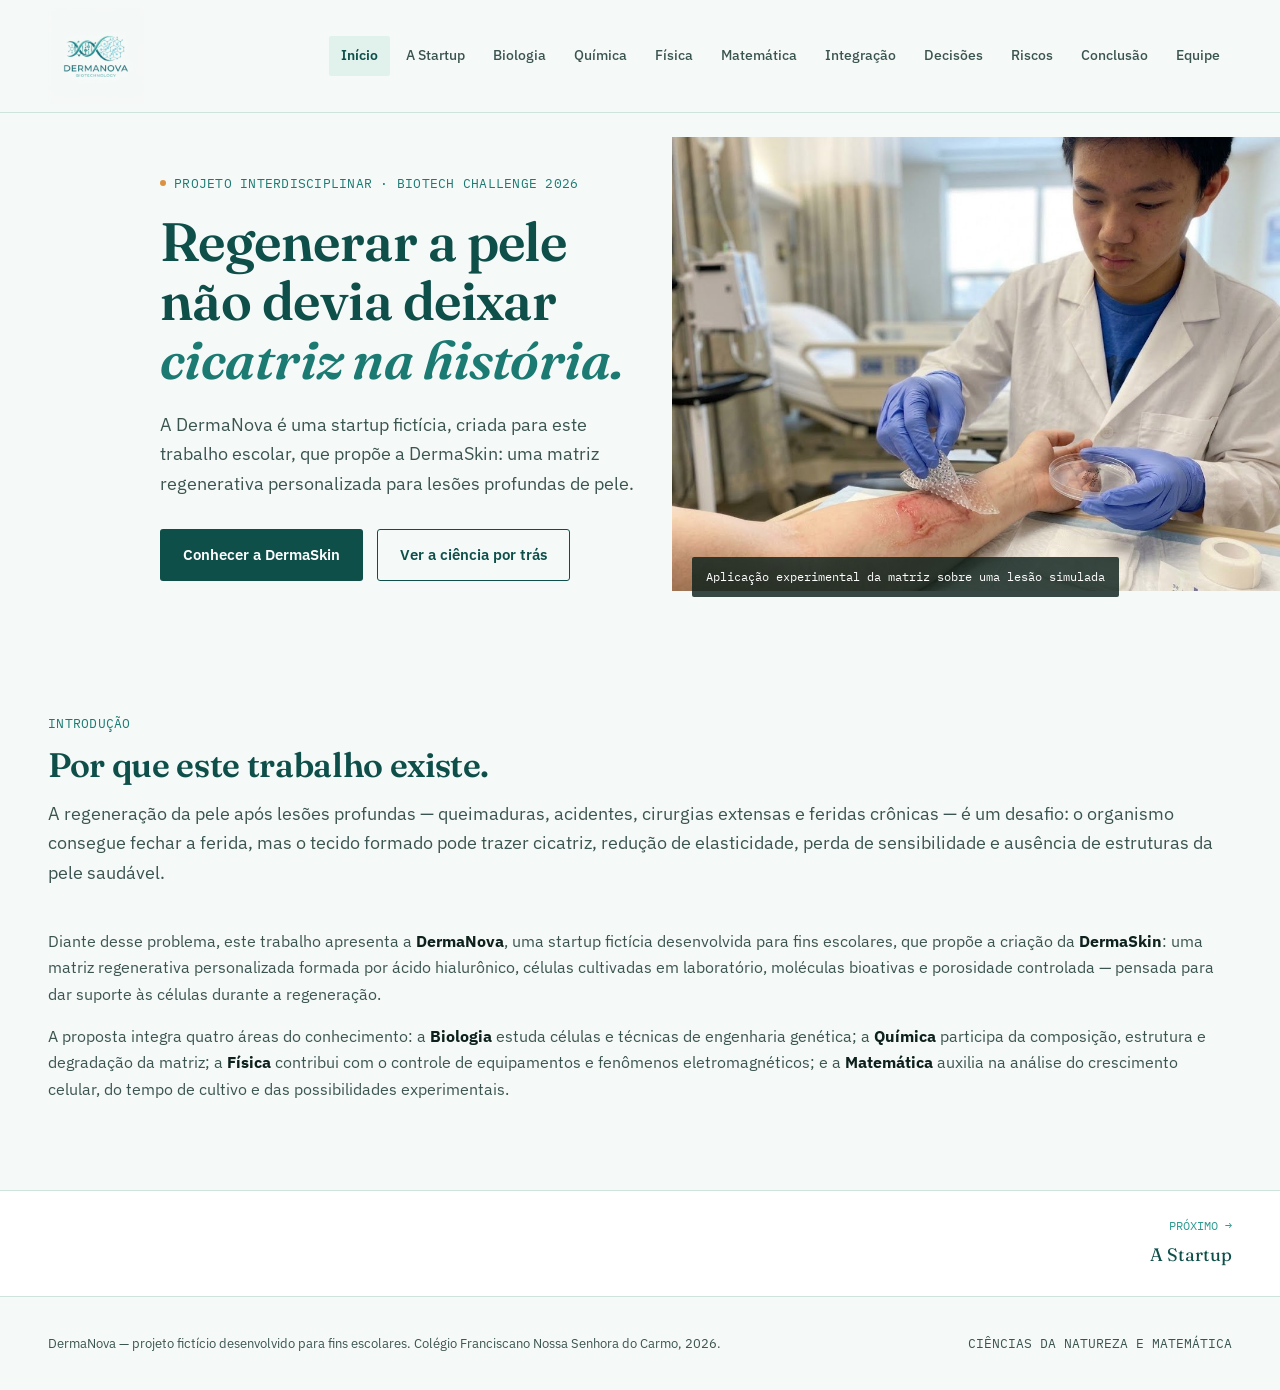
==== index.html @ 09830bd9 "Add files via upload" ====
<!DOCTYPE html>
<html lang="pt-BR">
<head>
<meta charset="UTF-8">
<meta name="viewport" content="width=device-width, initial-scale=1.0, viewport-fit=cover">
<title>Início — DermaNova</title>
<meta name="description" content="DermaNova — DermaSkin, uma matriz regenerativa personalizada. Projeto interdisciplinar de Biotecnologia.">
<link rel="preconnect" href="https://fonts.googleapis.com">
<link href="https://fonts.googleapis.com/css2?family=Fraunces:ital,opsz,wght@0,9..144,400;0,9..144,500;0,9..144,600;0,9..144,700;1,9..144,500&family=IBM+Plex+Sans:wght@400;500;600;700&family=IBM+Plex+Mono:wght@400;500;600&display=swap" rel="stylesheet">
<link rel="stylesheet" href="styles.css">
</head>
<body>

<div class="nav-scrim" id="navScrim"></div>
<header class="nav">
  <div class="nav-inner">
    <a class="brand" href="index.html">
      <img src="images/logo.jpg" alt="Logo DermaNova">
    </a>
    <button class="menu-toggle" id="menuToggle" aria-label="Abrir menu">
      <svg viewBox="0 0 24 24" fill="none" stroke-width="2" stroke-linecap="round"><path d="M3 6h18M3 12h18M3 18h18"/></svg>
    </button>
    <nav class="links" id="navLinks">
      <a href="index.html" class="active">Início</a>
      <a href="a-startup.html">A Startup</a>
      <a href="biologia.html">Biologia</a>
      <a href="quimica.html">Química</a>
      <a href="fisica.html">Física</a>
      <a href="matematica.html">Matemática</a>
      <a href="integracao.html">Integração</a>
      <a href="decisoes.html">Decisões</a>
      <a href="riscos.html">Riscos</a>
      <a href="conclusao.html">Conclusão</a>
      <a href="equipe.html">Equipe</a>
    </nav>
  </div>
</header>


<section class="hero" style="padding:0;">
  <div class="hero-text">
    <div class="kicker"><span class="dot"></span>PROJETO INTERDISCIPLINAR · BIOTECH CHALLENGE 2026</div>
    <h1>Regenerar a pele<br>não devia deixar<br><em>cicatriz na história.</em></h1>
    <p class="lede">A DermaNova é uma startup fictícia, criada para este trabalho escolar, que propõe a DermaSkin: uma matriz regenerativa personalizada para lesões profundas de pele.</p>
    <div class="cta-row">
      <a href="a-startup.html" class="btn btn-primary">Conhecer a DermaSkin</a>
      <a href="biologia.html" class="btn btn-ghost">Ver a ciência por trás</a>
    </div>
  </div>
  <div class="hero-media">
    <img src="images/aplicacao.jpg" alt="Aplicação experimental da matriz DermaSkin sobre lesão no antebraço, em ambiente hospitalar simulado">
    <div class="caption mono">Aplicação experimental da matriz sobre uma lesão simulada</div>
  </div>
</section>

<section>
  <div class="wrap">
    <div class="section-head">
      <div class="kicker">INTRODUÇÃO</div>
      <h2>Por que este trabalho existe.</h2>
      <p>A regeneração da pele após lesões profundas — queimaduras, acidentes, cirurgias extensas e feridas crônicas — é um desafio: o organismo consegue fechar a ferida, mas o tecido formado pode trazer cicatriz, redução de elasticidade, perda de sensibilidade e ausência de estruturas da pele saudável.</p>
    </div>
    <p style="color:var(--ink-soft);font-size:16px;">Diante desse problema, este trabalho apresenta a <strong style="color:var(--ink);">DermaNova</strong>, uma startup fictícia desenvolvida para fins escolares, que propõe a criação da <strong style="color:var(--ink);">DermaSkin</strong>: uma matriz regenerativa personalizada formada por ácido hialurônico, células cultivadas em laboratório, moléculas bioativas e porosidade controlada — pensada para dar suporte às células durante a regeneração.</p>
    <p style="color:var(--ink-soft);font-size:16px;">A proposta integra quatro áreas do conhecimento: a <strong style="color:var(--ink);">Biologia</strong> estuda células e técnicas de engenharia genética; a <strong style="color:var(--ink);">Química</strong> participa da composição, estrutura e degradação da matriz; a <strong style="color:var(--ink);">Física</strong> contribui com o controle de equipamentos e fenômenos eletromagnéticos; e a <strong style="color:var(--ink);">Matemática</strong> auxilia na análise do crescimento celular, do tempo de cultivo e das possibilidades experimentais.</p>
  </div>
</section>

<nav class="page-nav" aria-label="Navegação entre páginas">
  <div class="page-nav-inner">
    <span></span>
    <a href="a-startup.html" class="next">
        <span class="dir mono">PRÓXIMO &rarr;</span>
        <span class="ttl">A Startup</span>
      </a>
  </div>
</nav>

<footer class="site-footer">
  <div class="wrap footer-inner">
    <p>DermaNova — projeto fictício desenvolvido para fins escolares. Colégio Franciscano Nossa Senhora do Carmo, 2026.</p>
    <p class="mono">CIÊNCIAS DA NATUREZA E MATEMÁTICA</p>
  </div>
</footer>

<script src="script.js"></script>
</body>
</html>
---- styles.css ----
:root{
  --bg:#F5FAF8;
  --paper:#FFFFFF;
  --ink:#0E211D;
  --ink-soft:#3C5450;
  --teal-900:#0F4F4A;
  --teal-700:#1B7A72;
  --teal-500:#2E9B90;
  --teal-300:#8FCFC4;
  --teal-100:#E1F2ED;
  --amber:#DA9241;
  --amber-dark:#A5691D;
  --line:#CFE3DD;
}
*{box-sizing:border-box;}
html{scroll-behavior:smooth;}
body{
  margin:0;
  background:var(--bg);
  color:var(--ink);
  font-family:'IBM Plex Sans', sans-serif;
  font-size:18px;
  line-height:1.65;
  -webkit-font-smoothing:antialiased;
  overflow-x:hidden;
}
h1,h2,h3,.display{
  font-family:'Fraunces', serif;
  font-weight:600;
  color:var(--teal-900);
  line-height:1.1;
  margin:0;
  letter-spacing:-0.01em;
}
p{margin:0 0 1em 0;}
a{color:inherit;}
img{max-width:100%;}
.mono{font-family:'IBM Plex Mono', monospace;}
.wrap{max-width:1280px;margin:0 auto;padding:0 48px;}
@media (max-width:640px){.wrap{padding:0 20px;}}

a:focus-visible, button:focus-visible, .tab:focus-visible{outline:2px solid var(--amber); outline-offset:3px;}

@media (prefers-reduced-motion: reduce){
  *{animation-duration:0.001ms !important; transition-duration:0.001ms !important;}
}

/* NAV */
header.nav{
  position:sticky; top:0; z-index:50;
  background:rgba(245,250,248,0.94);
  backdrop-filter:blur(8px);
  border-bottom:1px solid var(--line);
}
.nav-inner{
  max-width:1280px;margin:0 auto;padding:8px 48px;
  display:flex;align-items:center;justify-content:space-between;gap:24px;
}
@media (max-width:640px){.nav-inner{padding:10px 20px;}}
.brand{display:flex;align-items:center;gap:10px;text-decoration:none;flex-shrink:0;}
.brand img{height:96px;width:auto;display:block;}
@media (max-width:640px){.brand img{height:72px;}}

nav.links{display:flex;gap:4px;font-size:14px;align-items:center;overflow-x:auto;scrollbar-width:none;}
nav.links::-webkit-scrollbar{display:none;}
nav.links a{
  text-decoration:none;color:var(--ink-soft);white-space:nowrap;padding:8px 12px;border-radius:2px;
  font-weight:500;
}
nav.links a:hover{color:var(--teal-700);}
nav.links a.active{color:var(--teal-900);background:var(--teal-100);font-weight:600;}
.menu-toggle{display:none;background:none;border:none;cursor:pointer;padding:8px;flex-shrink:0;}
.menu-toggle svg{width:24px;height:24px;stroke:var(--teal-900);}
@media (max-width:920px){
  nav.links{
    position:fixed;top:0;right:0;bottom:0;width:min(320px,84vw);
    background:var(--paper);flex-direction:column;align-items:stretch;
    padding:90px 24px 24px;gap:4px;box-shadow:-8px 0 30px rgba(14,33,29,0.15);
    transform:translateX(100%);transition:transform .25s ease;overflow-y:auto;
  }
  nav.links.open{transform:translateX(0);}
  nav.links a{padding:14px 10px;font-size:16px;border-bottom:1px solid var(--line);}
  .menu-toggle{display:block;}
  .nav-scrim{
    display:none;position:fixed;inset:0;background:rgba(14,33,29,0.35);z-index:45;
  }
  .nav-scrim.open{display:block;}
}

/* PAGE HEADER (per-page title band) */
.page-head{
  padding:56px 0 44px;border-bottom:1px solid var(--line);background:var(--paper);
}
.page-head .kicker{
  font-family:'IBM Plex Mono',monospace;font-size:12.5px;letter-spacing:0.02em;
  color:var(--teal-700);display:flex;align-items:center;gap:10px;margin-bottom:16px;
}
.page-head .kicker .idx{
  background:var(--teal-900);color:#fff;padding:3px 8px;border-radius:2px;font-size:11.5px;
}
.page-head h1{font-size:clamp(30px,4.4vw,52px);max-width:960px;}
.page-head p.lede{font-size:17px;color:var(--ink-soft);max-width:820px;margin-top:16px;margin-bottom:0;}

/* HERO (home only) */
.hero{display:grid;grid-template-columns:1.05fr 0.95fr;align-items:center;}
@media (max-width:900px){.hero{grid-template-columns:1fr;}}
.hero-text{padding:60px 32px 60px 32px;max-width:560px;justify-self:end;}
@media (max-width:900px){.hero-text{justify-self:stretch;padding:44px 20px 8px;max-width:none;}}
.kicker{
  font-family:'IBM Plex Mono',monospace;font-size:12.5px;letter-spacing:0.02em;
  color:var(--teal-700);display:flex;align-items:center;gap:8px;margin-bottom:18px;
}
.kicker .dot{width:6px;height:6px;border-radius:50%;background:var(--amber);display:inline-block;animation:pulse 2.2s ease-in-out infinite;}
@keyframes pulse{0%,100%{opacity:1;}50%{opacity:0.35;}}
.hero h1{font-size:clamp(32px,4.6vw,54px);margin-bottom:20px;}
.hero h1 em{font-style:italic;color:var(--teal-700);}
.hero p.lede{font-size:18px;color:var(--ink-soft);max-width:480px;margin-bottom:30px;}
.cta-row{display:flex;gap:14px;flex-wrap:wrap;}
.btn{
  display:inline-flex;align-items:center;gap:8px;padding:13px 22px;
  font-family:'IBM Plex Sans',sans-serif;font-size:14.5px;font-weight:600;
  text-decoration:none;border-radius:3px;border:1px solid transparent;cursor:pointer;
}
.btn-primary{background:var(--teal-900);color:#fff;}
.btn-primary:hover{background:var(--teal-700);}
.btn-ghost{border-color:var(--teal-900);color:var(--teal-900);background:transparent;}
.btn-ghost:hover{background:var(--teal-100);}

.hero-media{position:relative;min-height:480px;}
@media (max-width:900px){.hero-media{min-height:300px;}}
.hero-media img{width:100%;height:100%;object-fit:cover;display:block;}
.hero-media .caption{
  position:absolute;left:20px;bottom:20px;background:rgba(14,33,29,0.82);color:#fff;
  padding:10px 14px;font-family:'IBM Plex Mono',monospace;font-size:12px;border-radius:2px;
  max-width:80%;
}

/* TOPIC INDEX GRID (home) */
.topic-grid{display:grid;grid-template-columns:repeat(3,1fr);gap:1px;background:var(--line);border:1px solid var(--line);margin-top:8px;}
@media (max-width:860px){.topic-grid{grid-template-columns:1fr 1fr;}}
@media (max-width:560px){.topic-grid{grid-template-columns:1fr;}}
.topic-card{
  background:var(--paper);padding:28px 24px;text-decoration:none;display:block;
  transition:background .15s ease;
}
.topic-card:hover{background:var(--teal-100);}
.topic-card .num{font-family:'IBM Plex Mono',monospace;font-size:12px;color:var(--amber-dark);margin-bottom:12px;display:block;}
.topic-card h3{font-size:19px;margin-bottom:8px;}
.topic-card p{font-size:15px;color:var(--ink-soft);margin:0;}

/* SECTION SCAFFOLDING */
section{padding:72px 0;}
@media (max-width:640px){section{padding:48px 0;}}
.section-head{max-width:none;margin-bottom:40px;}
.prose{max-width:820px;color:var(--ink-soft);font-size:18px;}
.prose-wide{max-width:none;color:var(--ink-soft);font-size:18px;}
.section-head .kicker{margin-bottom:14px;}
.section-head h2{font-size:clamp(24px,3.2vw,34px);}
.section-head p{color:var(--ink-soft);font-size:18px;margin-top:14px;}
.band{background:var(--paper);border-top:1px solid var(--line);border-bottom:1px solid var(--line);}
.band-teal{background:var(--teal-900);color:#fff;}
.band-teal .section-head h2{color:#fff;}
.band-teal .section-head p{color:#CFE7E1;}

/* PROBLEM STATS */
.problem-grid{display:grid;grid-template-columns:1fr 1fr;gap:48px;align-items:start;}
@media (max-width:800px){.problem-grid{grid-template-columns:1fr;}}
.stat-block{display:flex;flex-direction:column;gap:24px;}
.stat{border-left:3px solid var(--amber);padding-left:18px;}
.stat .num{font-family:'Fraunces',serif;font-size:30px;color:var(--teal-900);font-weight:600;}
.stat .label{font-size:14px;color:var(--ink-soft);}

table.info{width:100%;border-collapse:collapse;margin-top:28px;font-size:16px;}
table.info th,table.info td{border:1px solid var(--line);padding:12px 14px;text-align:left;vertical-align:top;}
table.info th{background:var(--teal-100);color:var(--teal-900);width:220px;font-family:'IBM Plex Mono',monospace;font-size:12.5px;font-weight:600;}
.table-scroll{overflow-x:auto;}

/* PRODUCT COMPOSITION */
.compo-grid{display:grid;grid-template-columns:repeat(4,1fr);gap:1px;background:var(--line);border:1px solid var(--line);margin-top:8px;}
@media (max-width:800px){.compo-grid{grid-template-columns:repeat(2,1fr);}}
.compo-item{background:var(--paper);padding:26px 20px;}
.compo-item .idx{font-family:'IBM Plex Mono',monospace;font-size:12px;color:var(--amber-dark);margin-bottom:10px;}
.compo-item h3{font-size:17px;margin-bottom:8px;}
.compo-item p{font-size:15.5px;color:var(--ink-soft);margin:0;}

.product-media-row{display:grid;grid-template-columns:1fr 1fr;gap:36px;align-items:center;margin-top:56px;}
@media (max-width:800px){.product-media-row{grid-template-columns:1fr;}}
.product-media-row img{width:100%;border-radius:3px;display:block;}
.media-tag{font-family:'IBM Plex Mono',monospace;font-size:12px;color:var(--teal-700);margin-top:12px;}

/* PROCESS STEPPER */
.stepper{display:flex;overflow-x:auto;gap:0;margin-top:20px;padding-bottom:10px;}
.step{flex:0 0 220px;padding:22px 20px 22px 0;position:relative;}
.step:not(:last-child)::after{content:"";position:absolute;top:30px;right:0;width:calc(100% - 30px);height:1px;background:var(--line);}
.step .n{font-family:'IBM Plex Mono',monospace;color:var(--amber-dark);font-size:13px;margin-bottom:10px;display:block;}
.step h4{font-family:'Fraunces',serif;font-size:16px;color:var(--teal-900);margin:0 0 6px;font-weight:600;}
.step p{font-size:15.5px;color:var(--ink-soft);margin:0;}

/* ACCORDION */
.topic-fig{margin:0 0 20px;border-radius:4px;border:1px solid var(--line);background:#FAFCFB;padding:14px;display:flex;justify-content:center;}
.topic-fig img{width:100%;height:auto;max-height:none;object-fit:contain;display:block;}
.accordion-item{border-bottom:1px solid var(--line);}
.accordion-item:first-child{border-top:1px solid var(--line);}
.accordion-btn{
  width:100%;text-align:left;background:none;border:none;cursor:pointer;
  padding:20px 4px;display:flex;justify-content:space-between;align-items:center;gap:16px;
  font-family:'Fraunces',serif;font-size:18px;color:var(--teal-900);font-weight:500;
}
.accordion-btn .plus{font-family:'IBM Plex Mono',monospace;font-size:20px;color:var(--amber-dark);flex-shrink:0;transition:transform .2s ease;}
.accordion-item.open .plus{transform:rotate(45deg);}
.accordion-panel{max-height:0;overflow:hidden;transition:max-height .3s ease;}
.accordion-item.open .accordion-panel{max-height:2600px;}
.accordion-inner{padding:0 4px 24px;color:var(--ink-soft);font-size:17px;}
.accordion-inner p{margin-bottom:12px;}
.accordion-inner strong{color:var(--ink);}

.eq-block{
  background:var(--teal-100);border:1px solid var(--teal-300);border-radius:3px;
  padding:16px 18px;margin:14px 0;font-family:'IBM Plex Mono',monospace;font-size:13.5px;
  color:var(--teal-900);overflow-x:auto;white-space:pre;
}

table.mini{width:100%;border-collapse:collapse;margin:14px 0;font-size:15.5px;}
table.mini th, table.mini td{border:1px solid var(--line);padding:8px 10px;text-align:left;}
table.mini th{background:var(--teal-100);color:var(--teal-900);font-family:'IBM Plex Mono',monospace;font-weight:600;font-size:12.5px;}

/* CHEMISTRY REACTION VISUALS */
.reaction-block{background:var(--paper);border:1px solid var(--line);border-radius:4px;padding:26px;margin:20px 0 28px;}
.reaction-row{display:flex;align-items:center;justify-content:center;gap:18px;flex-wrap:wrap;padding:12px 0 6px;}
.reaction-figure{display:flex;flex-direction:column;align-items:center;gap:8px;max-width:260px;flex:1;}
.reaction-figure img{max-height:200px;width:100%;object-fit:contain;background:#FAFCFB;border:1px solid var(--line);border-radius:3px;padding:8px;}
.reaction-figure .fig-label{font-family:'IBM Plex Mono',monospace;font-size:11.5px;color:var(--ink-soft);text-align:center;}
.reaction-op{font-family:'Fraunces',serif;font-size:30px;color:var(--teal-500);flex-shrink:0;}
.reaction-arrow{font-family:'IBM Plex Mono',monospace;font-size:13px;color:var(--teal-700);display:flex;flex-direction:column;align-items:center;flex-shrink:0;min-width:90px;}
.reaction-arrow .line{width:100%;height:2px;background:var(--teal-700);position:relative;margin-top:4px;}
.reaction-arrow .line::after{content:"";position:absolute;right:-1px;top:-4px;border:5px solid transparent;border-left-color:var(--teal-700);}
.reaction-caption{text-align:center;font-size:13px;color:var(--ink-soft);margin-top:14px;font-style:italic;}

/* CALC WIDGET */
.calc-box{background:var(--paper);border:1px solid var(--line);border-radius:4px;padding:26px;margin-top:22px;}
.calc-row{display:flex;align-items:center;gap:18px;flex-wrap:wrap;margin-bottom:18px;}
.calc-row label{font-size:13.5px;color:var(--ink-soft);font-family:'IBM Plex Mono',monospace;}
input[type=range]{width:220px;accent-color:var(--teal-700);}
.calc-readout{font-family:'Fraunces',serif;font-size:28px;color:var(--teal-900);font-weight:600;}
.calc-readout .unit{font-family:'IBM Plex Mono',monospace;font-size:13.5px;color:var(--ink-soft);margin-left:6px;}
svg#growthChart{width:100%;height:auto;display:block;}
svg#growthChart .growth-path{transition:stroke-dashoffset 1.3s cubic-bezier(.4,0,.2,1);}
svg#growthChart .grid-dot{transition:r .12s ease,fill .12s ease;}
svg#growthChart .grid-dot:hover{r:6;fill:#2E9B90;}
svg#growthChart .sel-ring{animation:ringPulse 2s ease-out infinite;}
svg#growthChart .sel-dot{filter:drop-shadow(0 2px 4px rgba(14,33,29,.3));}
svg#growthChart .tip-group{transition:opacity .15s ease;}
@keyframes ringPulse{0%{r:7;stroke-opacity:.6;}100%{r:20;stroke-opacity:0;}}
.calc-hint{font-size:13px;color:var(--ink-soft);margin-top:10px;}

/* 3D MOLECULE VIEWER */
.mol-figure{display:flex;flex-direction:column;align-items:center;gap:8px;}
.mol-panel{display:none;width:100%;}
.mol-panel.active{display:block;}
.mol3d-box{
  position:relative;width:100%;max-width:260px;height:200px;margin:0 auto;
  background:#FAFCFB;border:1px solid var(--line);border-radius:3px;overflow:hidden;
}
.mol3d-box canvas{border-radius:3px;}
.mol3d-loading, .mol3d-error{
  position:absolute;inset:0;display:flex;align-items:center;justify-content:center;text-align:center;padding:10px;
  font-family:'IBM Plex Mono',monospace;font-size:10.5px;color:var(--ink-soft);
}
.mol3d-hint{
  font-family:'IBM Plex Mono',monospace;font-size:9.5px;color:var(--ink-soft);opacity:.75;
  text-align:center;margin-top:4px;
}
.mol-tabs{display:flex;gap:6px;}
.mol-tab{
  font-family:'IBM Plex Mono',monospace;font-size:10px;letter-spacing:.02em;
  padding:4px 11px;border:1px solid var(--teal-500);border-radius:20px;
  background:transparent;color:var(--teal-900);cursor:pointer;
}
.mol-tab.active{background:var(--teal-900);color:#fff;border-color:var(--teal-900);}
.reaction-figure img{transition:transform .25s ease;}
.reaction-figure:hover img{transform:scale(1.045);}

/* COMBINATORICS */
.combo-selector{display:flex;gap:10px;flex-wrap:wrap;margin-bottom:20px;}
.combo-btn{
  font-family:'IBM Plex Mono',monospace;font-size:13px;padding:9px 14px;border:1px solid var(--teal-500);
  background:transparent;color:var(--teal-900);cursor:pointer;border-radius:2px;
}
.combo-btn.active{background:var(--teal-900);color:#fff;}
.combo-out{display:none;}
.combo-out.active{display:block;animation:fadein .2s ease;}
@keyframes fadein{from{opacity:0;}to{opacity:1;}}

/* INTEGRATION CARDS */
.integ-grid{display:grid;grid-template-columns:repeat(3,1fr);gap:22px;margin-top:8px;}
@media (max-width:800px){.integ-grid{grid-template-columns:1fr;}}
.integ-card{background:var(--paper);border:1px solid var(--line);padding:26px;border-radius:3px;}
.integ-card .pair{font-family:'IBM Plex Mono',monospace;font-size:12px;color:var(--amber-dark);margin-bottom:12px;}
.integ-card p{font-size:16px;color:var(--ink-soft);margin:0;}

/* DECISIONS */
.decision-grid{display:grid;grid-template-columns:repeat(3,1fr);gap:1px;background:var(--line);border:1px solid var(--line);margin-top:8px;}
@media (max-width:800px){.decision-grid{grid-template-columns:1fr;}}
.decision-card{background:var(--teal-900);color:#fff;padding:30px 26px;}
.decision-card h3{color:#fff;font-size:17px;margin-bottom:10px;}
.decision-card p{font-size:15.5px;color:#CFE7E1;margin:0;}

/* RISKS */
.risk-list{display:grid;grid-template-columns:1fr 1fr;gap:16px 40px;margin-top:8px;}
@media (max-width:800px){.risk-list{grid-template-columns:1fr;}}
.risk-item{display:flex;gap:14px;padding:16px 0;border-top:1px solid var(--line);}
.risk-item .tag{font-family:'IBM Plex Mono',monospace;font-size:11.5px;color:var(--amber-dark);flex-shrink:0;width:96px;padding-top:2px;}
.risk-item p{margin:0;font-size:16px;color:var(--ink-soft);}

/* TEAM */
.team-grid{display:grid;grid-template-columns:repeat(3,1fr);gap:16px;margin-top:8px;}
@media (max-width:700px){.team-grid{grid-template-columns:1fr 1fr;}}
.team-card{border:1px solid var(--line);background:var(--paper);padding:20px;border-radius:3px;}
.team-card .no{font-family:'IBM Plex Mono',monospace;color:var(--teal-500);font-size:12px;}
.team-card .name{font-family:'Fraunces',serif;font-size:16px;color:var(--teal-900);margin-top:4px;}
.advisors{margin-top:26px;font-size:15.5px;color:var(--ink-soft);}

.disclaimer{
  background:#FBF3E7;border:1px solid #EAD3AC;color:#6B4A16;padding:16px 20px;border-radius:3px;
  font-size:13.5px;margin-top:36px;
}

/* PAGE NAV (prev/next) */
.page-nav{border-top:1px solid var(--line);background:var(--paper);}
.page-nav-inner{
  max-width:1280px;margin:0 auto;padding:26px 48px;display:flex;justify-content:space-between;gap:20px;
}
@media (max-width:640px){.page-nav-inner{padding:20px;flex-direction:column;}}
.page-nav a{
  text-decoration:none;display:flex;flex-direction:column;gap:4px;max-width:46%;
}
@media (max-width:640px){.page-nav a{max-width:100%;}}
.page-nav a.next{text-align:right;margin-left:auto;}
@media (max-width:640px){.page-nav a.next{text-align:left;}}
.page-nav .dir{font-family:'IBM Plex Mono',monospace;font-size:11.5px;color:var(--teal-500);}
.page-nav .ttl{font-family:'Fraunces',serif;font-size:18px;color:var(--teal-900);}
.page-nav a:hover .ttl{color:var(--teal-700);}

footer.site-footer{padding:36px 0;border-top:1px solid var(--line);}
.footer-inner{display:flex;justify-content:space-between;align-items:center;flex-wrap:wrap;gap:16px;}
.footer-inner p{margin:0;font-size:13px;color:var(--ink-soft);}

/* PHYSICS DIAGRAMS */
.physics-fig{
  margin:24px 0 8px;border-radius:6px;overflow:hidden;
  border:1px solid var(--line);background:#F5FAF8;
}
.physics-fig svg{width:100%;height:auto;display:block;}
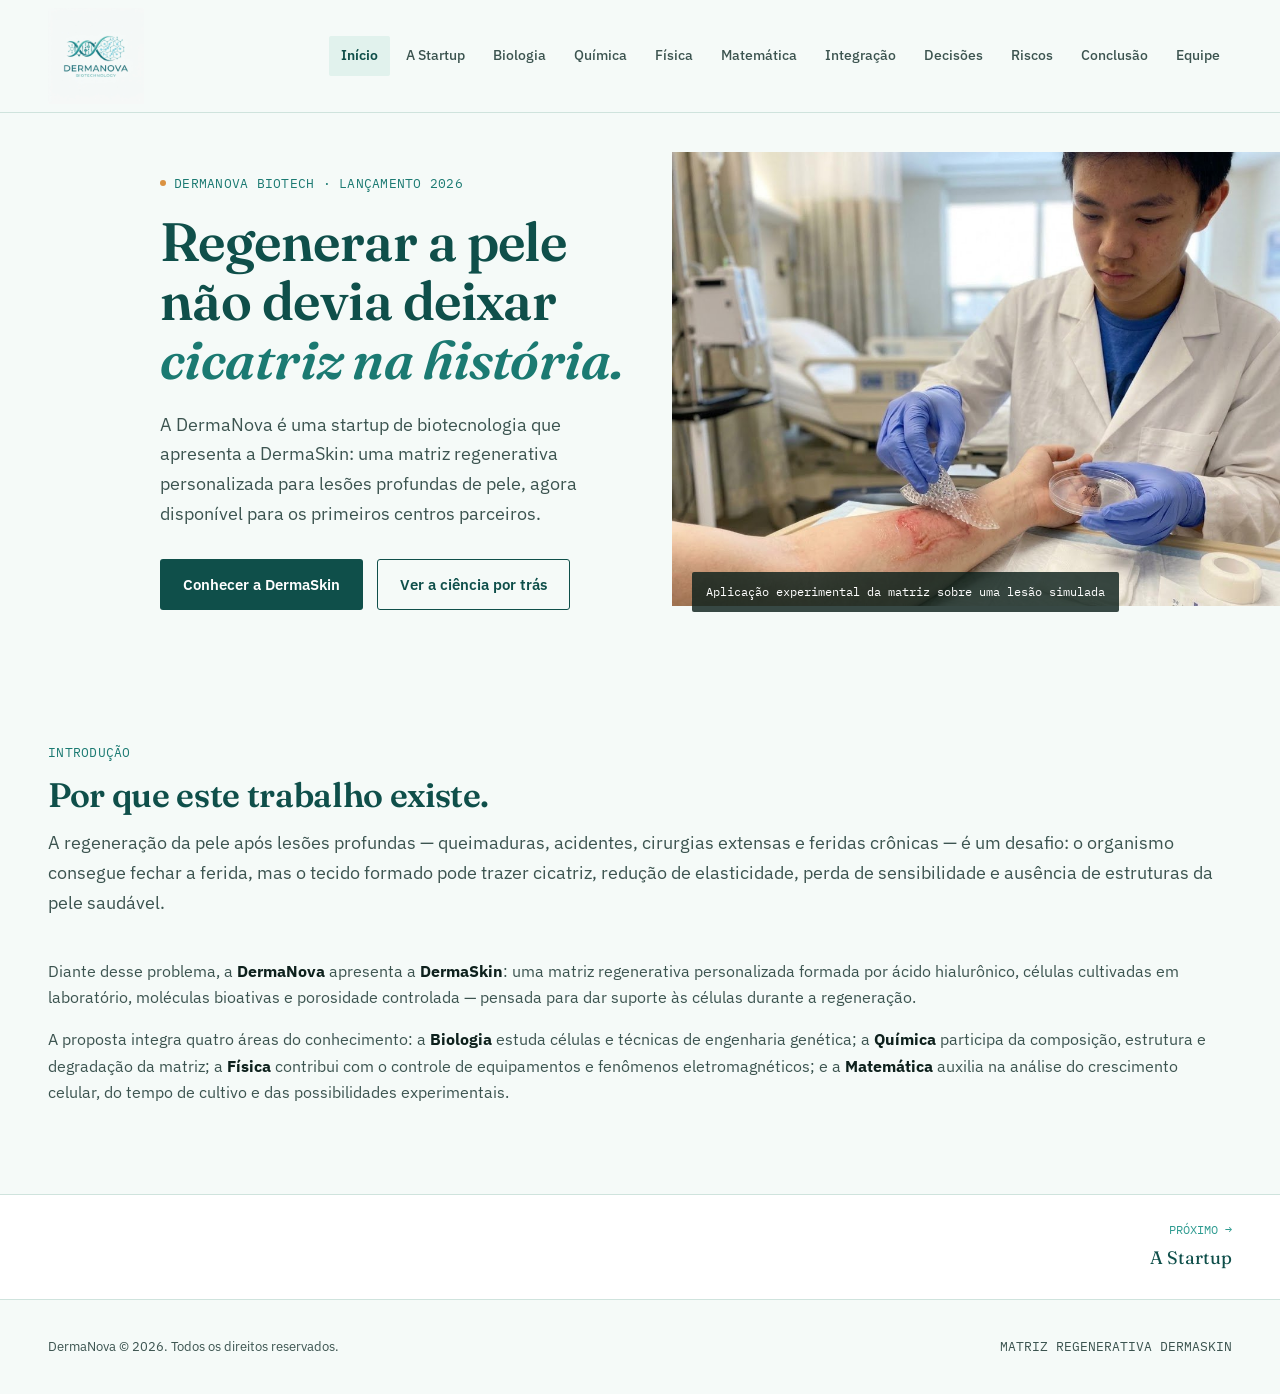
==== commit 9c95187a: "Add files via upload" ====
--- a/index.html
+++ b/index.html
@@ -39,9 +39,9 @@
 
 <section class="hero" style="padding:0;">
   <div class="hero-text">
-    <div class="kicker"><span class="dot"></span>PROJETO INTERDISCIPLINAR · BIOTECH CHALLENGE 2026</div>
+    <div class="kicker"><span class="dot"></span>DERMANOVA BIOTECH · LANÇAMENTO 2026</div>
     <h1>Regenerar a pele<br>não devia deixar<br><em>cicatriz na história.</em></h1>
-    <p class="lede">A DermaNova é uma startup fictícia, criada para este trabalho escolar, que propõe a DermaSkin: uma matriz regenerativa personalizada para lesões profundas de pele.</p>
+    <p class="lede">A DermaNova é uma startup de biotecnologia que apresenta a DermaSkin: uma matriz regenerativa personalizada para lesões profundas de pele, agora disponível para os primeiros centros parceiros.</p>
     <div class="cta-row">
       <a href="a-startup.html" class="btn btn-primary">Conhecer a DermaSkin</a>
       <a href="biologia.html" class="btn btn-ghost">Ver a ciência por trás</a>
@@ -60,7 +60,7 @@
       <h2>Por que este trabalho existe.</h2>
       <p>A regeneração da pele após lesões profundas — queimaduras, acidentes, cirurgias extensas e feridas crônicas — é um desafio: o organismo consegue fechar a ferida, mas o tecido formado pode trazer cicatriz, redução de elasticidade, perda de sensibilidade e ausência de estruturas da pele saudável.</p>
     </div>
-    <p style="color:var(--ink-soft);font-size:16px;">Diante desse problema, este trabalho apresenta a <strong style="color:var(--ink);">DermaNova</strong>, uma startup fictícia desenvolvida para fins escolares, que propõe a criação da <strong style="color:var(--ink);">DermaSkin</strong>: uma matriz regenerativa personalizada formada por ácido hialurônico, células cultivadas em laboratório, moléculas bioativas e porosidade controlada — pensada para dar suporte às células durante a regeneração.</p>
+    <p style="color:var(--ink-soft);font-size:16px;">Diante desse problema, a <strong style="color:var(--ink);">DermaNova</strong> apresenta a <strong style="color:var(--ink);">DermaSkin</strong>: uma matriz regenerativa personalizada formada por ácido hialurônico, células cultivadas em laboratório, moléculas bioativas e porosidade controlada — pensada para dar suporte às células durante a regeneração.</p>
     <p style="color:var(--ink-soft);font-size:16px;">A proposta integra quatro áreas do conhecimento: a <strong style="color:var(--ink);">Biologia</strong> estuda células e técnicas de engenharia genética; a <strong style="color:var(--ink);">Química</strong> participa da composição, estrutura e degradação da matriz; a <strong style="color:var(--ink);">Física</strong> contribui com o controle de equipamentos e fenômenos eletromagnéticos; e a <strong style="color:var(--ink);">Matemática</strong> auxilia na análise do crescimento celular, do tempo de cultivo e das possibilidades experimentais.</p>
   </div>
 </section>
@@ -77,8 +77,8 @@
 
 <footer class="site-footer">
   <div class="wrap footer-inner">
-    <p>DermaNova — projeto fictício desenvolvido para fins escolares. Colégio Franciscano Nossa Senhora do Carmo, 2026.</p>
-    <p class="mono">CIÊNCIAS DA NATUREZA E MATEMÁTICA</p>
+    <p>DermaNova © 2026. Todos os direitos reservados.</p>
+    <p class="mono">MATRIZ REGENERATIVA DERMASKIN</p>
   </div>
 </footer>
 
